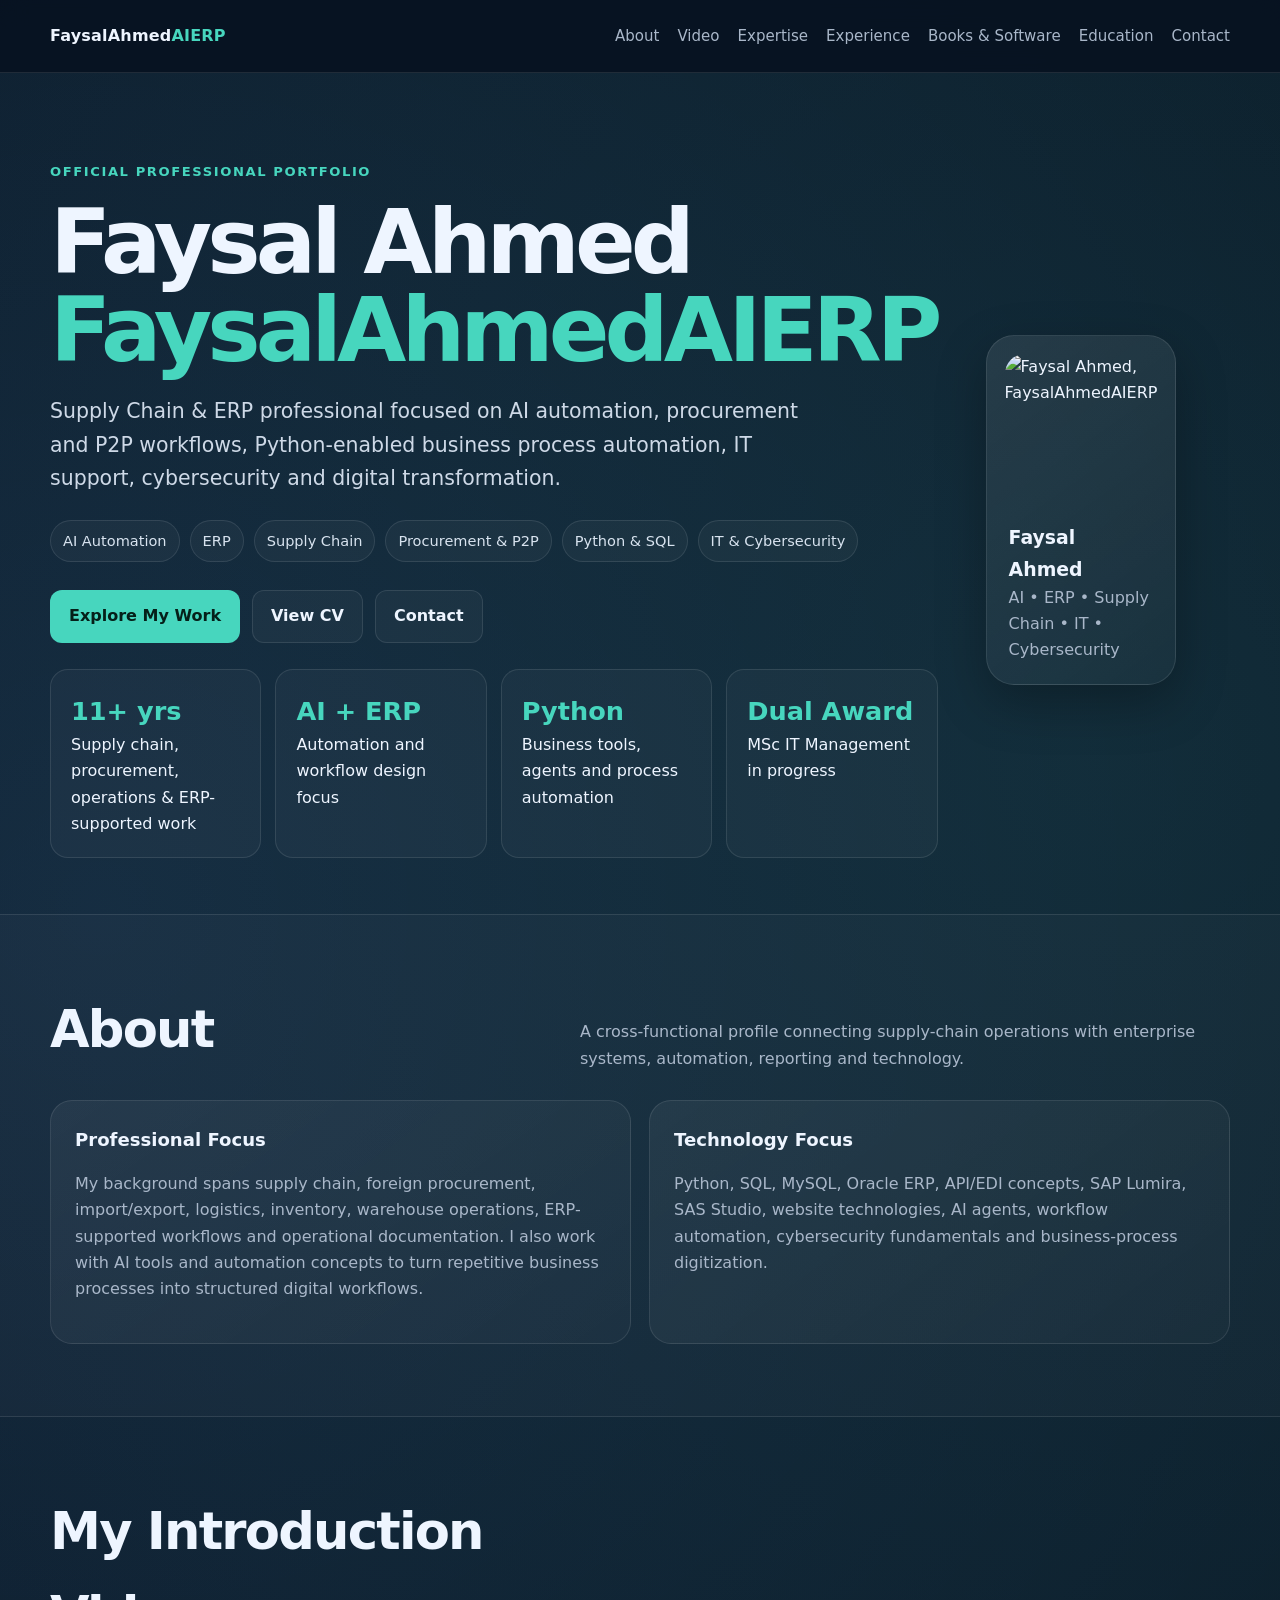
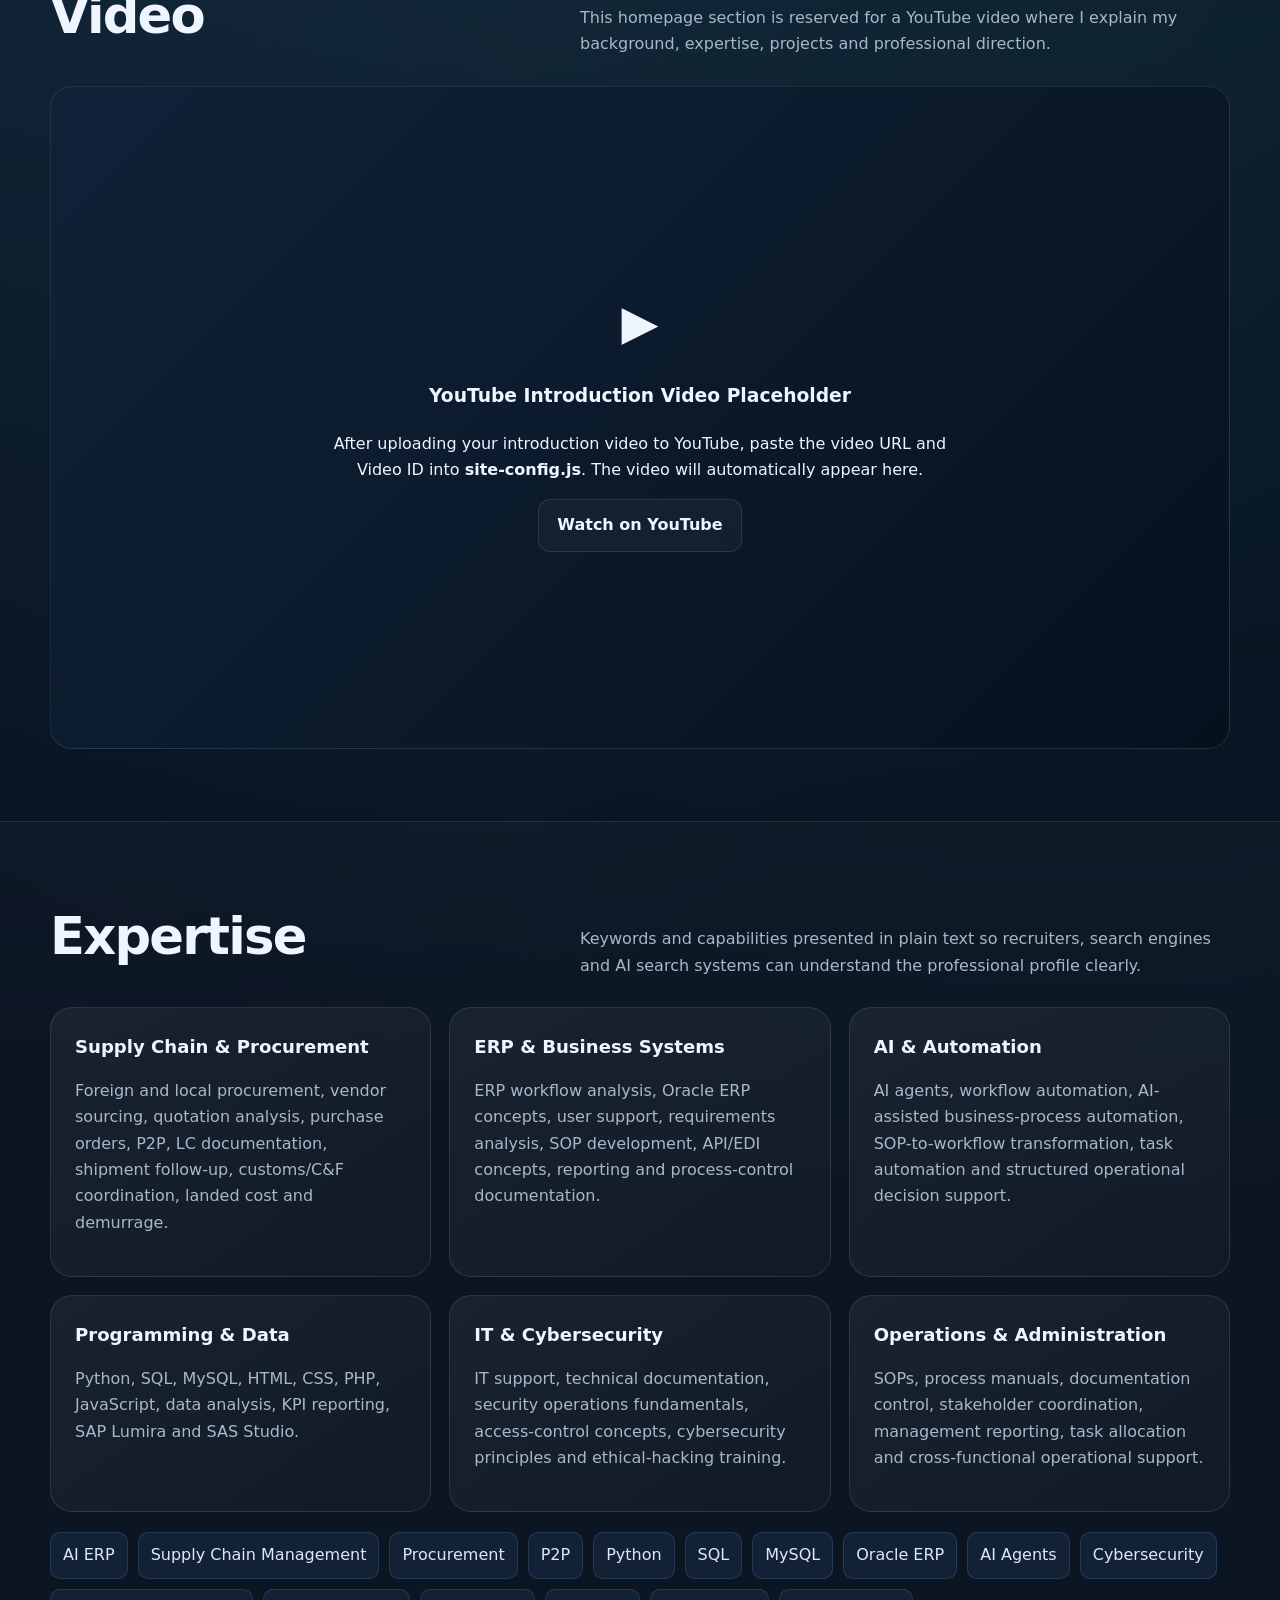
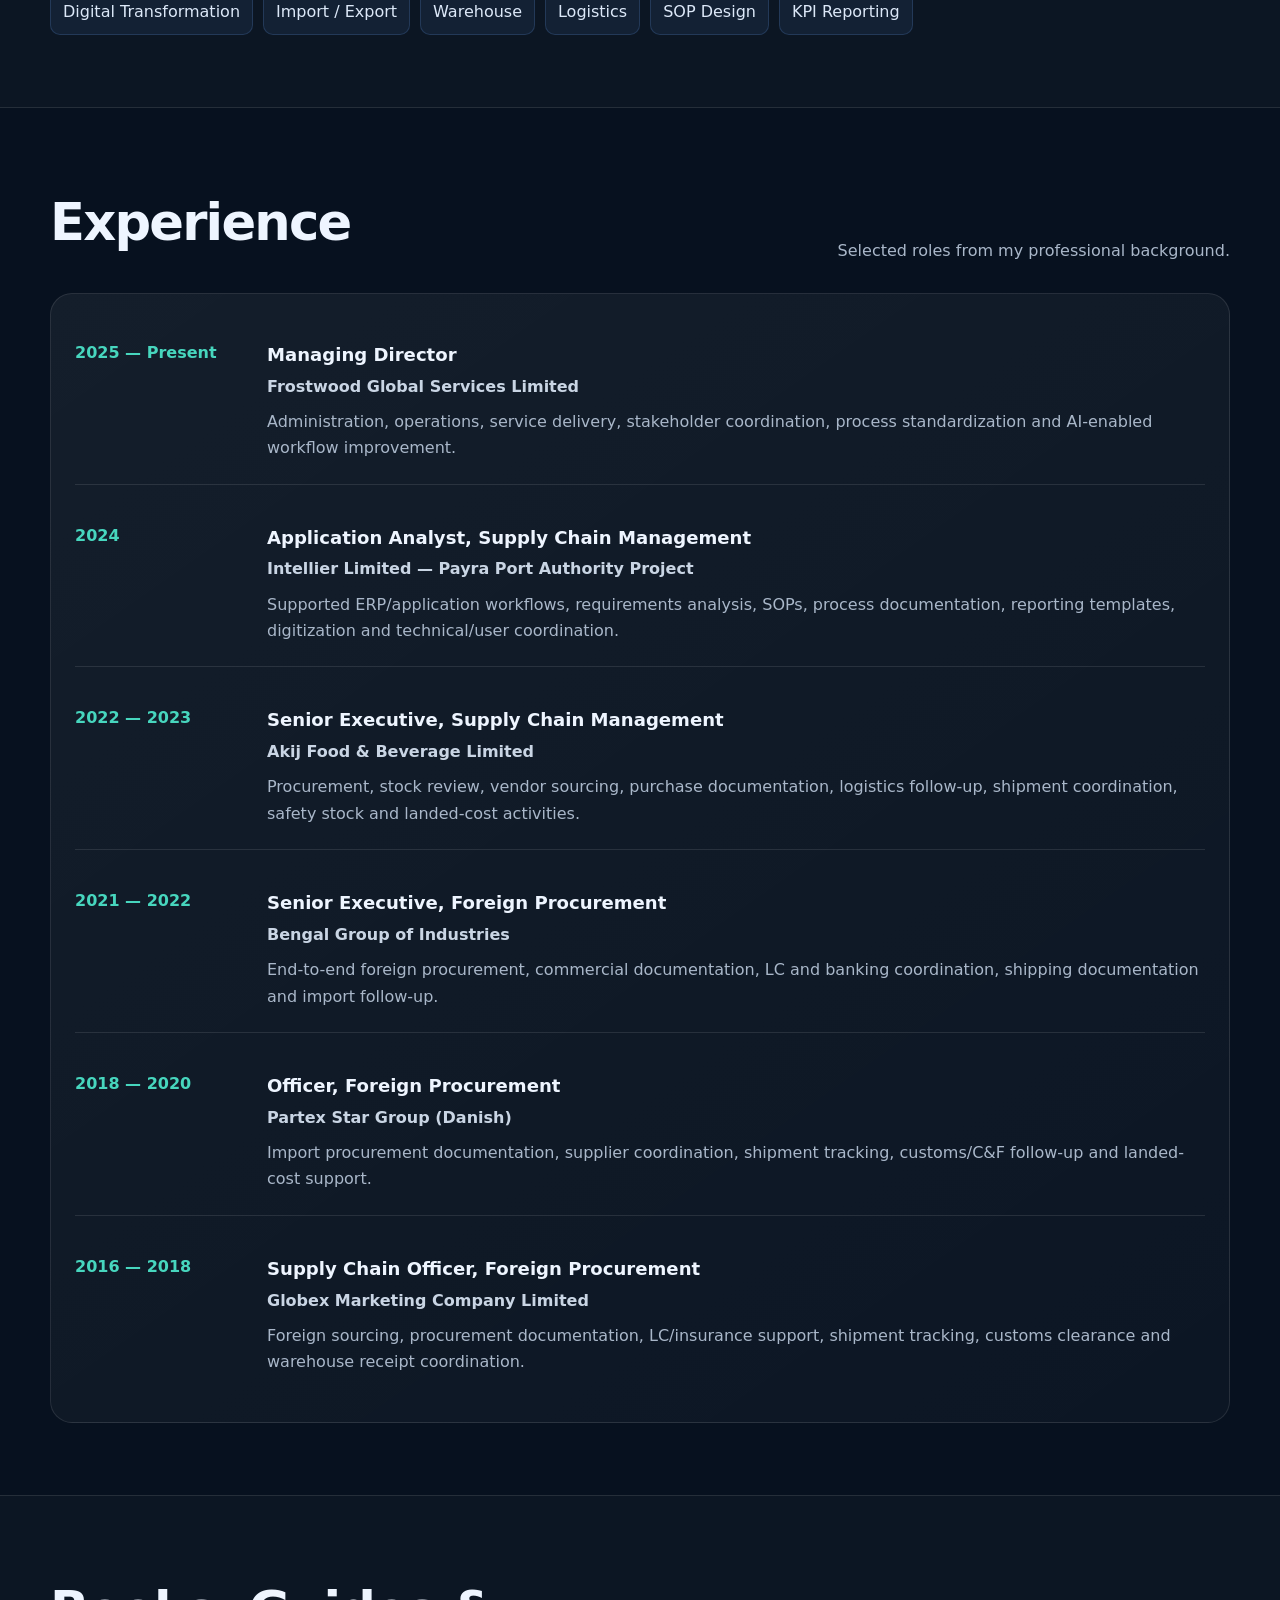
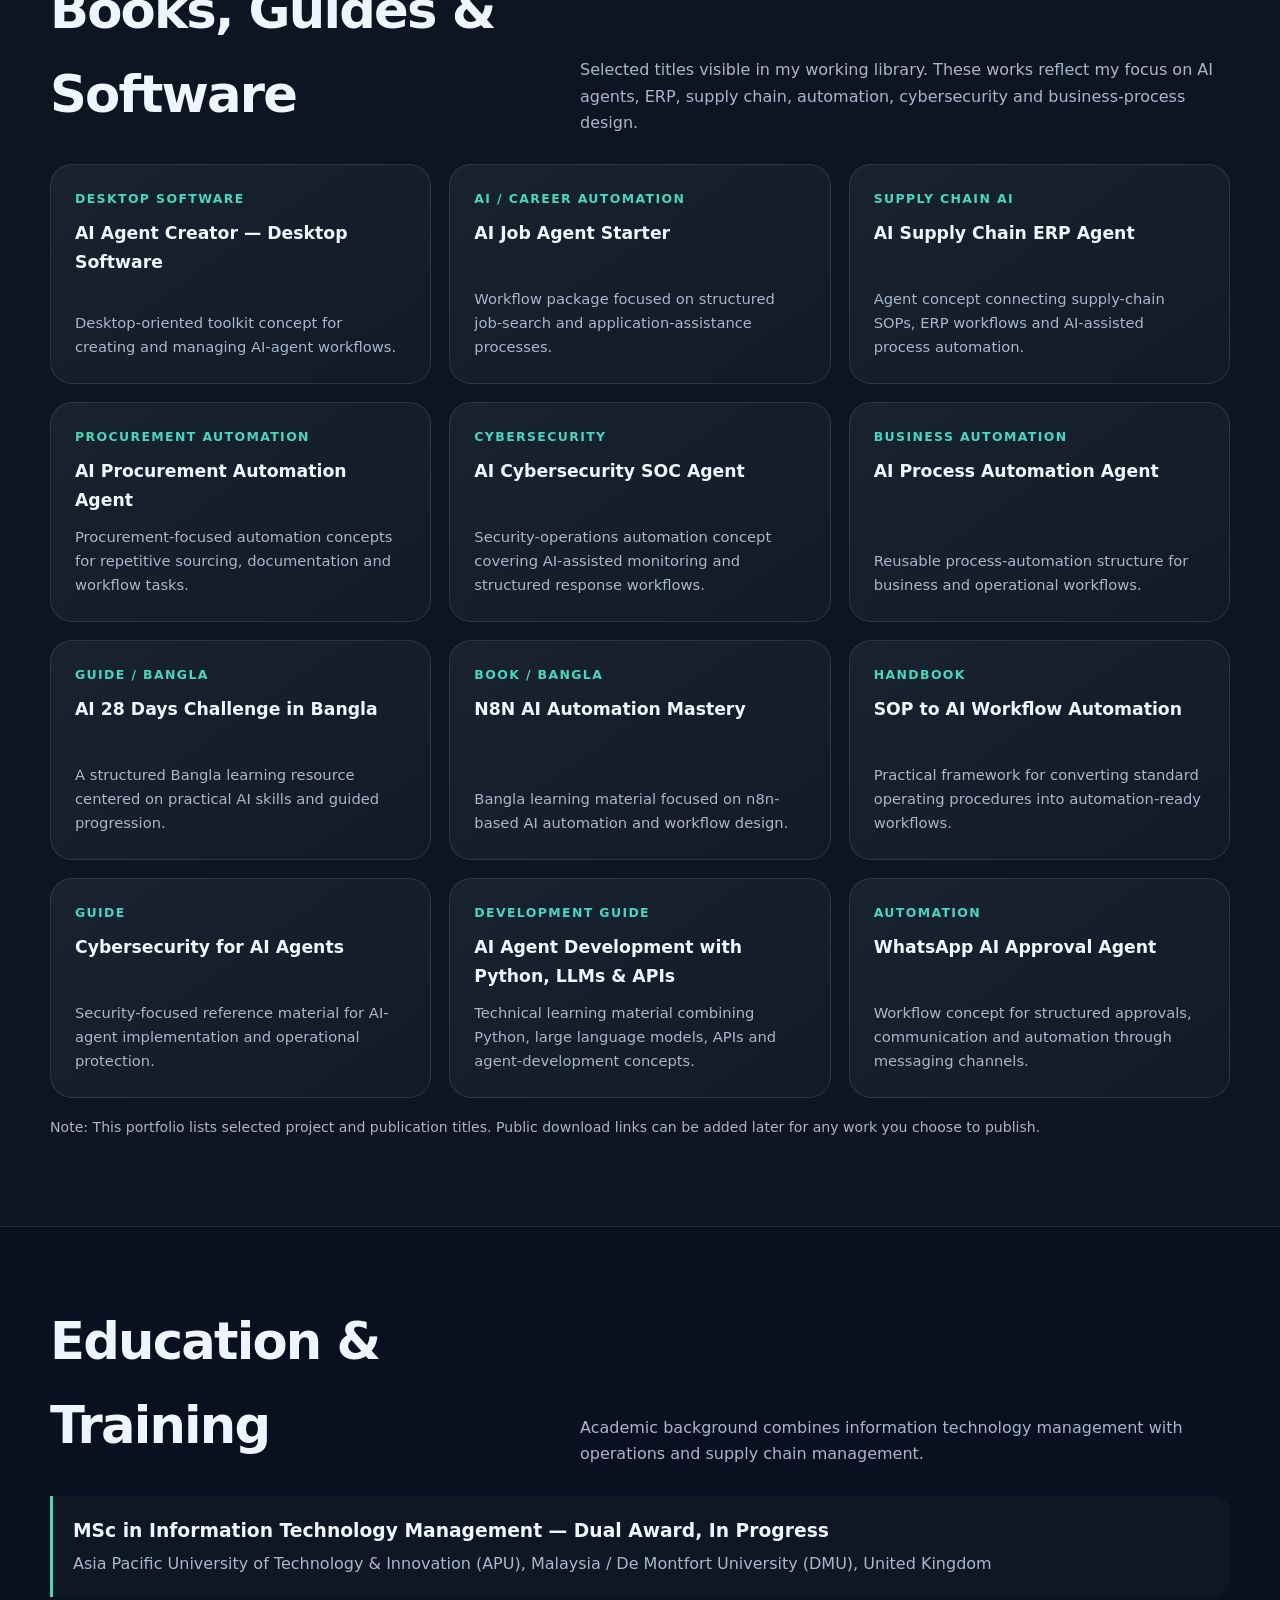
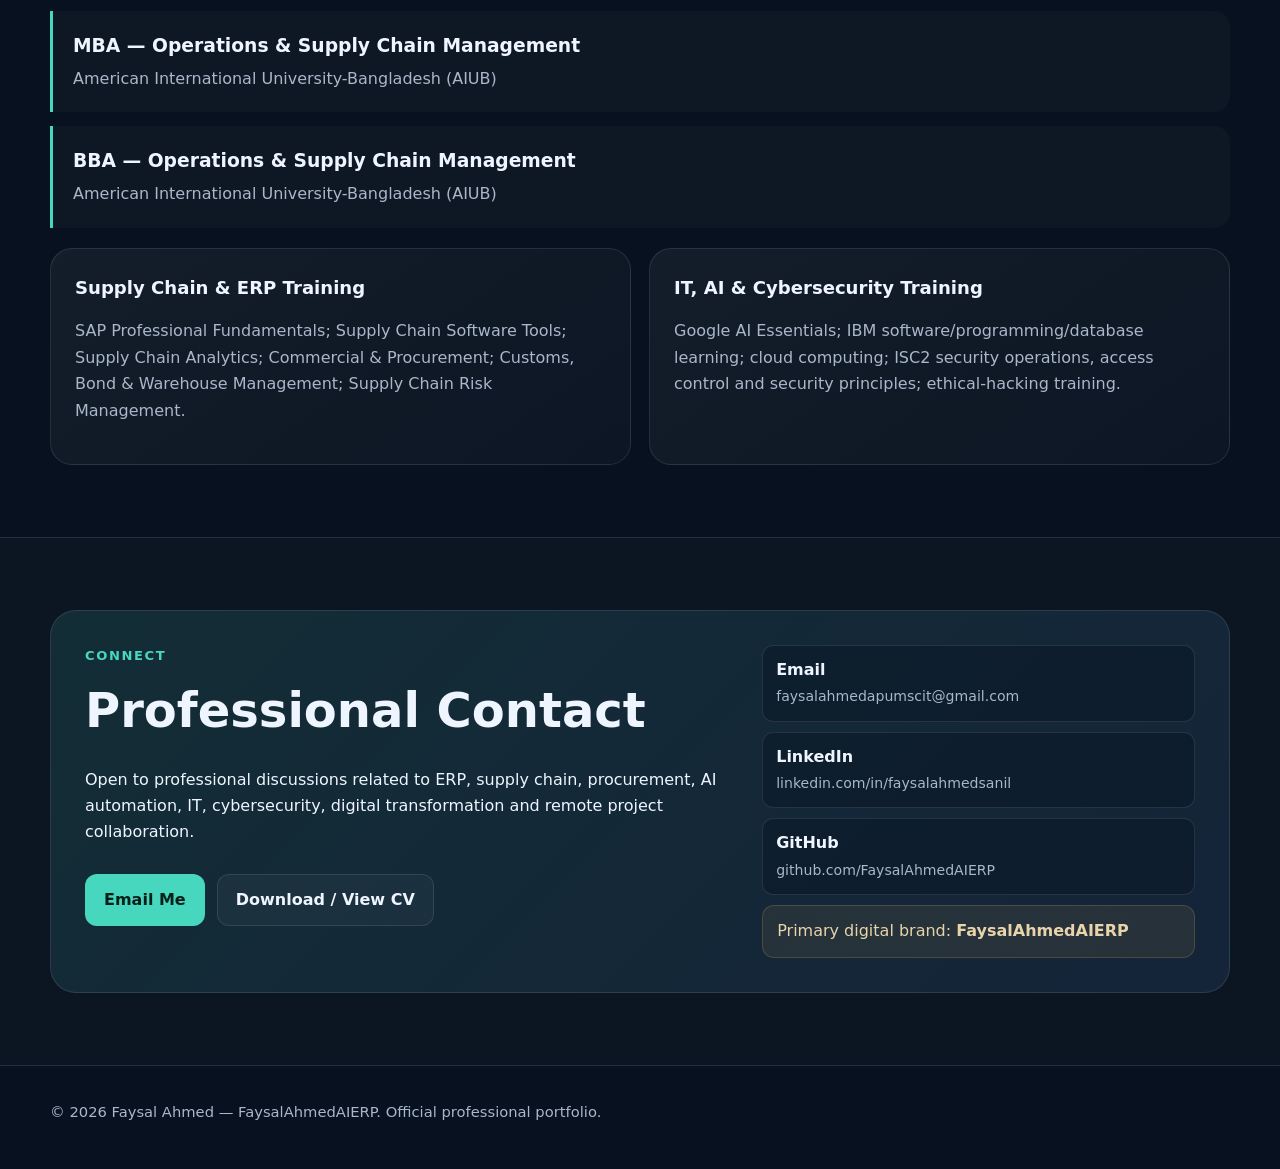
==== index.html @ 6bc2f9cd "Add files via upload" ====
<!doctype html>
<html lang="en">
<head>
  <meta charset="utf-8">
  <meta name="viewport" content="width=device-width, initial-scale=1">
  <title>Faysal Ahmed | FaysalAhmedAIERP — AI, ERP, Supply Chain & Cybersecurity</title>
  <meta name="description" content="Official professional portfolio of Faysal Ahmed (FaysalAhmedAIERP): AI automation, ERP, supply chain, procurement, IT, cybersecurity, Python and digital transformation.">
  <meta name="author" content="Faysal Ahmed">
  <meta name="keywords" content="Faysal Ahmed, FaysalAhmedAIERP, AI ERP, Supply Chain, Procurement, P2P, Python, IT, Cybersecurity, ERP Software, AI Automation, Digital Transformation">
  <meta name="robots" content="index,follow,max-image-preview:large">
  <link rel="canonical" href="https://faysalahmedaierp.com/">
  <link rel="icon" href="assets/favicon.svg" type="image/svg+xml">
  <link rel="manifest" href="manifest.webmanifest">
  <link rel="stylesheet" href="styles.css">
  <meta property="og:type" content="profile">
  <meta property="og:title" content="Faysal Ahmed | FaysalAhmedAIERP">
  <meta property="og:description" content="AI • ERP • Supply Chain • IT • Cybersecurity • Automation">
  <meta property="og:url" content="https://faysalahmedaierp.com/">
  <meta property="og:image" content="https://faysalahmedaierp.com/assets/social-card.png">
  <meta name="twitter:card" content="summary_large_image">
  <meta name="twitter:title" content="Faysal Ahmed | FaysalAhmedAIERP">
  <meta name="twitter:description" content="AI, ERP, Supply Chain, IT, Cybersecurity and Automation professional portfolio.">
  <meta name="twitter:image" content="https://faysalahmedaierp.com/assets/social-card.png">

  <script type="application/ld+json">
  {
    "@context":"https://schema.org",
    "@type":"Person",
    "name":"Faysal Ahmed",
    "alternateName":"FaysalAhmedAIERP",
    "url":"https://faysalahmedaierp.com/",
    "image":"https://faysalahmedaierp.com/assets/faysal-ahmed-profile.jpg",
    "email":"mailto:faysalahmedapumscit@gmail.com",
    "jobTitle":"Application Analyst | Supply Chain | ERP | AI Automation",
    "description":"Professional focused on AI automation, ERP, supply chain, procurement, IT, cybersecurity and digital transformation.",
    "knowsAbout":[
      "Artificial Intelligence","AI Automation","ERP","Supply Chain Management","Procurement",
      "Procure-to-Pay","Python","SQL","MySQL","Cybersecurity","Digital Transformation",
      "Import Export","Logistics","Warehouse Management","SOP Development"
    ],
    "sameAs":[
      "https://www.linkedin.com/in/faysalahmedsanil/",
      "https://github.com/FaysalAhmedAIERP"
    ]
  }
  </script>
</head>
<body>
  <nav class="nav" aria-label="Primary navigation">
    <div class="container nav-wrap">
      <a class="brand" href="#home">FaysalAhmed<span>AIERP</span></a>
      <button class="menu-btn" aria-label="Open menu">Menu</button>
      <div class="nav-links">
        <a href="#about">About</a>
        <a href="#video">Video</a>
        <a href="#expertise">Expertise</a>
        <a href="#experience">Experience</a>
        <a href="#work">Books & Software</a>
        <a href="#education">Education</a>
        <a href="#contact">Contact</a>
      </div>
    </div>
  </nav>

  <main>
    <section class="hero" id="home">
      <div class="container hero-grid">
        <div>
          <div class="eyebrow">Official Professional Portfolio</div>
          <h1>Faysal Ahmed <span>FaysalAhmedAIERP</span></h1>
          <p class="lead">Supply Chain & ERP professional focused on AI automation, procurement and P2P workflows, Python-enabled business process automation, IT support, cybersecurity and digital transformation.</p>
          <div class="hero-tags">
            <span class="tag">AI Automation</span><span class="tag">ERP</span><span class="tag">Supply Chain</span>
            <span class="tag">Procurement & P2P</span><span class="tag">Python & SQL</span><span class="tag">IT & Cybersecurity</span>
          </div>
          <div class="cta-row">
            <a class="btn primary" href="#work">Explore My Work</a>
            <a class="btn secondary" href="assets/Faysal_Ahmed_CV.pdf" target="_blank" rel="noopener">View CV</a>
            <a class="btn secondary" href="#contact">Contact</a>
          </div>
          <div class="stat-row">
            <div class="stat"><b>11+ yrs</b><span>Supply chain, procurement, operations & ERP-supported work</span></div>
            <div class="stat"><b>AI + ERP</b><span>Automation and workflow design focus</span></div>
            <div class="stat"><b>Python</b><span>Business tools, agents and process automation</span></div>
            <div class="stat"><b>Dual Award</b><span>MSc IT Management in progress</span></div>
          </div>
        </div>
        <aside class="profile-card">
          <img src="assets/faysal-ahmed-profile.jpg" alt="Faysal Ahmed, FaysalAhmedAIERP">
          <div class="profile-meta">
            <strong>Faysal Ahmed</strong>
            <span>AI • ERP • Supply Chain • IT • Cybersecurity</span>
          </div>
        </aside>
      </div>
    </section>

    <section class="section alt" id="about">
      <div class="container">
        <div class="section-head">
          <h2>About</h2>
          <p>A cross-functional profile connecting supply-chain operations with enterprise systems, automation, reporting and technology.</p>
        </div>
        <div class="grid grid-2">
          <article class="card">
            <h3>Professional Focus</h3>
            <p>My background spans supply chain, foreign procurement, import/export, logistics, inventory, warehouse operations, ERP-supported workflows and operational documentation. I also work with AI tools and automation concepts to turn repetitive business processes into structured digital workflows.</p>
          </article>
          <article class="card">
            <h3>Technology Focus</h3>
            <p>Python, SQL, MySQL, Oracle ERP, API/EDI concepts, SAP Lumira, SAS Studio, website technologies, AI agents, workflow automation, cybersecurity fundamentals and business-process digitization.</p>
          </article>
        </div>
      </div>
    </section>

    <section class="section" id="video">
      <div class="container">
        <div class="section-head">
          <h2>My Introduction Video</h2>
          <p>This homepage section is reserved for a YouTube video where I explain my background, expertise, projects and professional direction.</p>
        </div>
        <div class="video-wrap">
          <iframe id="introVideo" title="Faysal Ahmed introduction video" allow="accelerometer; autoplay; clipboard-write; encrypted-media; gyroscope; picture-in-picture" allowfullscreen hidden></iframe>
          <div class="video-placeholder" id="videoHolder">
            <div class="video-placeholder-inner">
              <span class="play">▶</span>
              <h3>YouTube Introduction Video Placeholder</h3>
              <p>After uploading your introduction video to YouTube, paste the video URL and Video ID into <strong>site-config.js</strong>. The video will automatically appear here.</p>
              <a id="youtubeLink" class="btn secondary" href="#" target="_blank" rel="noopener" hidden>Watch on YouTube</a>
            </div>
          </div>
        </div>
      </div>
    </section>

    <section class="section alt" id="expertise">
      <div class="container">
        <div class="section-head">
          <h2>Expertise</h2>
          <p>Keywords and capabilities presented in plain text so recruiters, search engines and AI search systems can understand the professional profile clearly.</p>
        </div>
        <div class="grid grid-3">
          <article class="card"><h3>Supply Chain & Procurement</h3><p>Foreign and local procurement, vendor sourcing, quotation analysis, purchase orders, P2P, LC documentation, shipment follow-up, customs/C&F coordination, landed cost and demurrage.</p></article>
          <article class="card"><h3>ERP & Business Systems</h3><p>ERP workflow analysis, Oracle ERP concepts, user support, requirements analysis, SOP development, API/EDI concepts, reporting and process-control documentation.</p></article>
          <article class="card"><h3>AI & Automation</h3><p>AI agents, workflow automation, AI-assisted business-process automation, SOP-to-workflow transformation, task automation and structured operational decision support.</p></article>
          <article class="card"><h3>Programming & Data</h3><p>Python, SQL, MySQL, HTML, CSS, PHP, JavaScript, data analysis, KPI reporting, SAP Lumira and SAS Studio.</p></article>
          <article class="card"><h3>IT & Cybersecurity</h3><p>IT support, technical documentation, security operations fundamentals, access-control concepts, cybersecurity principles and ethical-hacking training.</p></article>
          <article class="card"><h3>Operations & Administration</h3><p>SOPs, process manuals, documentation control, stakeholder coordination, management reporting, task allocation and cross-functional operational support.</p></article>
        </div>
        <div class="skill-cloud" style="margin-top:20px">
          <span>AI ERP</span><span>Supply Chain Management</span><span>Procurement</span><span>P2P</span><span>Python</span><span>SQL</span><span>MySQL</span><span>Oracle ERP</span><span>AI Agents</span><span>Cybersecurity</span><span>Digital Transformation</span><span>Import / Export</span><span>Warehouse</span><span>Logistics</span><span>SOP Design</span><span>KPI Reporting</span>
        </div>
      </div>
    </section>

    <section class="section" id="experience">
      <div class="container">
        <div class="section-head">
          <h2>Experience</h2>
          <p>Selected roles from my professional background.</p>
        </div>
        <div class="card timeline">
          <div class="role">
            <div class="date">2025 — Present</div>
            <div><h3>Managing Director</h3><div class="company">Frostwood Global Services Limited</div><p>Administration, operations, service delivery, stakeholder coordination, process standardization and AI-enabled workflow improvement.</p></div>
          </div>
          <div class="role">
            <div class="date">2024</div>
            <div><h3>Application Analyst, Supply Chain Management</h3><div class="company">Intellier Limited — Payra Port Authority Project</div><p>Supported ERP/application workflows, requirements analysis, SOPs, process documentation, reporting templates, digitization and technical/user coordination.</p></div>
          </div>
          <div class="role">
            <div class="date">2022 — 2023</div>
            <div><h3>Senior Executive, Supply Chain Management</h3><div class="company">Akij Food & Beverage Limited</div><p>Procurement, stock review, vendor sourcing, purchase documentation, logistics follow-up, shipment coordination, safety stock and landed-cost activities.</p></div>
          </div>
          <div class="role">
            <div class="date">2021 — 2022</div>
            <div><h3>Senior Executive, Foreign Procurement</h3><div class="company">Bengal Group of Industries</div><p>End-to-end foreign procurement, commercial documentation, LC and banking coordination, shipping documentation and import follow-up.</p></div>
          </div>
          <div class="role">
            <div class="date">2018 — 2020</div>
            <div><h3>Officer, Foreign Procurement</h3><div class="company">Partex Star Group (Danish)</div><p>Import procurement documentation, supplier coordination, shipment tracking, customs/C&F follow-up and landed-cost support.</p></div>
          </div>
          <div class="role">
            <div class="date">2016 — 2018</div>
            <div><h3>Supply Chain Officer, Foreign Procurement</h3><div class="company">Globex Marketing Company Limited</div><p>Foreign sourcing, procurement documentation, LC/insurance support, shipment tracking, customs clearance and warehouse receipt coordination.</p></div>
          </div>
        </div>
      </div>
    </section>

    <section class="section alt" id="work">
      <div class="container">
        <div class="section-head">
          <h2>Books, Guides & Software</h2>
          <p>Selected titles visible in my working library. These works reflect my focus on AI agents, ERP, supply chain, automation, cybersecurity and business-process design.</p>
        </div>
        <div class="grid grid-3">
          <article class="card work-card"><div class="type">Desktop Software</div><h3>AI Agent Creator — Desktop Software</h3><p>Desktop-oriented toolkit concept for creating and managing AI-agent workflows.</p></article>
          <article class="card work-card"><div class="type">AI / Career Automation</div><h3>AI Job Agent Starter</h3><p>Workflow package focused on structured job-search and application-assistance processes.</p></article>
          <article class="card work-card"><div class="type">Supply Chain AI</div><h3>AI Supply Chain ERP Agent</h3><p>Agent concept connecting supply-chain SOPs, ERP workflows and AI-assisted process automation.</p></article>
          <article class="card work-card"><div class="type">Procurement Automation</div><h3>AI Procurement Automation Agent</h3><p>Procurement-focused automation concepts for repetitive sourcing, documentation and workflow tasks.</p></article>
          <article class="card work-card"><div class="type">Cybersecurity</div><h3>AI Cybersecurity SOC Agent</h3><p>Security-operations automation concept covering AI-assisted monitoring and structured response workflows.</p></article>
          <article class="card work-card"><div class="type">Business Automation</div><h3>AI Process Automation Agent</h3><p>Reusable process-automation structure for business and operational workflows.</p></article>
          <article class="card work-card"><div class="type">Guide / Bangla</div><h3>AI 28 Days Challenge in Bangla</h3><p>A structured Bangla learning resource centered on practical AI skills and guided progression.</p></article>
          <article class="card work-card"><div class="type">Book / Bangla</div><h3>N8N AI Automation Mastery</h3><p>Bangla learning material focused on n8n-based AI automation and workflow design.</p></article>
          <article class="card work-card"><div class="type">Handbook</div><h3>SOP to AI Workflow Automation</h3><p>Practical framework for converting standard operating procedures into automation-ready workflows.</p></article>
          <article class="card work-card"><div class="type">Guide</div><h3>Cybersecurity for AI Agents</h3><p>Security-focused reference material for AI-agent implementation and operational protection.</p></article>
          <article class="card work-card"><div class="type">Development Guide</div><h3>AI Agent Development with Python, LLMs & APIs</h3><p>Technical learning material combining Python, large language models, APIs and agent-development concepts.</p></article>
          <article class="card work-card"><div class="type">Automation</div><h3>WhatsApp AI Approval Agent</h3><p>Workflow concept for structured approvals, communication and automation through messaging channels.</p></article>
        </div>
        <p class="small" style="margin-top:18px">Note: This portfolio lists selected project and publication titles. Public download links can be added later for any work you choose to publish.</p>
      </div>
    </section>

    <section class="section" id="education">
      <div class="container">
        <div class="section-head">
          <h2>Education & Training</h2>
          <p>Academic background combines information technology management with operations and supply chain management.</p>
        </div>
        <div class="edu">
          <div class="edu-item"><h3>MSc in Information Technology Management — Dual Award, In Progress</h3><p>Asia Pacific University of Technology & Innovation (APU), Malaysia / De Montfort University (DMU), United Kingdom</p></div>
          <div class="edu-item"><h3>MBA — Operations & Supply Chain Management</h3><p>American International University-Bangladesh (AIUB)</p></div>
          <div class="edu-item"><h3>BBA — Operations & Supply Chain Management</h3><p>American International University-Bangladesh (AIUB)</p></div>
        </div>
        <div class="grid grid-2" style="margin-top:20px">
          <article class="card"><h3>Supply Chain & ERP Training</h3><p>SAP Professional Fundamentals; Supply Chain Software Tools; Supply Chain Analytics; Commercial & Procurement; Customs, Bond & Warehouse Management; Supply Chain Risk Management.</p></article>
          <article class="card"><h3>IT, AI & Cybersecurity Training</h3><p>Google AI Essentials; IBM software/programming/database learning; cloud computing; ISC2 security operations, access control and security principles; ethical-hacking training.</p></article>
        </div>
      </div>
    </section>

    <section class="section alt" id="contact">
      <div class="container">
        <div class="contact-box">
          <div>
            <div class="eyebrow">Connect</div>
            <h2 style="margin:.3rem 0 .7rem;font-size:clamp(2rem,4vw,3rem)">Professional Contact</h2>
            <p>Open to professional discussions related to ERP, supply chain, procurement, AI automation, IT, cybersecurity, digital transformation and remote project collaboration.</p>
            <div class="cta-row">
              <a class="btn primary" href="mailto:faysalahmedapumscit@gmail.com">Email Me</a>
              <a class="btn secondary" href="assets/Faysal_Ahmed_CV.pdf" target="_blank" rel="noopener">Download / View CV</a>
            </div>
          </div>
          <div class="contact-links">
            <a href="mailto:faysalahmedapumscit@gmail.com"><strong>Email</strong><br><span class="small">faysalahmedapumscit@gmail.com</span></a>
            <a href="https://www.linkedin.com/in/faysalahmedsanil/" target="_blank" rel="noopener"><strong>LinkedIn</strong><br><span class="small">linkedin.com/in/faysalahmedsanil</span></a>
            <a href="https://github.com/FaysalAhmedAIERP" target="_blank" rel="noopener"><strong>GitHub</strong><br><span class="small">github.com/FaysalAhmedAIERP</span></a>
            <div class="notice">Primary digital brand: <strong>FaysalAhmedAIERP</strong></div>
          </div>
        </div>
      </div>
    </section>
  </main>

  <footer>
    <div class="container">© <span id="year"></span> Faysal Ahmed — FaysalAhmedAIERP. Official professional portfolio.</div>
  </footer>

  <script src="site-config.js"></script>
  <script src="script.js"></script>
</body>
</html>
---- styles.css ----
:root{
  --bg:#07111f;
  --bg-soft:#0d1b2c;
  --card:#102238;
  --card-2:#0b1929;
  --text:#eef5ff;
  --muted:#a9b7c9;
  --accent:#47d6be;
  --accent-2:#69a7ff;
  --line:rgba(255,255,255,.10);
  --shadow:0 18px 50px rgba(0,0,0,.28);
  --radius:22px;
  --max:1180px;
}
*{box-sizing:border-box}
html{scroll-behavior:smooth}
body{
  margin:0;
  font-family:Inter,ui-sans-serif,system-ui,-apple-system,BlinkMacSystemFont,"Segoe UI",sans-serif;
  background:
    radial-gradient(circle at 85% 10%, rgba(71,214,190,.11), transparent 30%),
    radial-gradient(circle at 8% 12%, rgba(105,167,255,.12), transparent 26%),
    var(--bg);
  color:var(--text);
  line-height:1.65;
}
a{color:inherit;text-decoration:none}
img{max-width:100%;display:block}
.container{width:min(var(--max),calc(100% - 36px));margin:auto}
.nav{
  position:sticky;top:0;z-index:50;
  backdrop-filter:blur(14px);
  background:rgba(7,17,31,.82);
  border-bottom:1px solid var(--line);
}
.nav-wrap{display:flex;align-items:center;justify-content:space-between;min-height:72px;gap:20px}
.brand{font-weight:800;letter-spacing:.2px}
.brand span{color:var(--accent)}
.nav-links{display:flex;align-items:center;gap:18px;font-size:.94rem}
.nav-links a{color:var(--muted)}
.nav-links a:hover{color:var(--text)}
.menu-btn{display:none;background:none;border:1px solid var(--line);color:var(--text);border-radius:10px;padding:8px 11px}
.hero{padding:88px 0 56px}
.hero-grid{display:grid;grid-template-columns:1.3fr .7fr;align-items:center;gap:48px}
.eyebrow{color:var(--accent);font-weight:800;letter-spacing:.12em;text-transform:uppercase;font-size:.82rem}
h1{font-size:clamp(2.65rem,7vw,5.8rem);line-height:.98;margin:.18em 0 .22em;letter-spacing:-.055em}
h1 span{display:block;color:var(--accent)}
.lead{font-size:clamp(1.05rem,2vw,1.28rem);color:#ced9e7;max-width:780px}
.hero-tags{display:flex;flex-wrap:wrap;gap:10px;margin:24px 0}
.tag{border:1px solid var(--line);background:rgba(255,255,255,.035);padding:8px 12px;border-radius:999px;color:#d8e3ef;font-size:.91rem}
.cta-row{display:flex;flex-wrap:wrap;gap:12px;margin-top:28px}
.btn{display:inline-flex;align-items:center;justify-content:center;gap:8px;padding:12px 18px;border-radius:12px;font-weight:750;border:1px solid var(--line)}
.btn.primary{background:var(--accent);color:#052019;border-color:transparent}
.btn.secondary{background:rgba(255,255,255,.035)}
.profile-card{
  padding:18px;background:linear-gradient(145deg,rgba(255,255,255,.09),rgba(255,255,255,.03));
  border:1px solid var(--line);border-radius:28px;box-shadow:var(--shadow)
}
.profile-card img{border-radius:20px;width:100%;aspect-ratio:1/1;object-fit:cover}
.profile-meta{padding:16px 4px 2px}
.profile-meta strong{display:block;font-size:1.18rem}
.profile-meta span{color:var(--muted)}
.section{padding:72px 0}
.section.alt{background:rgba(255,255,255,.018);border-top:1px solid var(--line);border-bottom:1px solid var(--line)}
.section-head{display:flex;align-items:end;justify-content:space-between;gap:24px;margin-bottom:28px}
.section-head h2{font-size:clamp(2rem,4vw,3.25rem);letter-spacing:-.035em;margin:0}
.section-head p{color:var(--muted);max-width:650px;margin:0}
.grid{display:grid;gap:18px}
.grid-2{grid-template-columns:repeat(2,minmax(0,1fr))}
.grid-3{grid-template-columns:repeat(3,minmax(0,1fr))}
.card{background:linear-gradient(145deg,rgba(255,255,255,.055),rgba(255,255,255,.022));border:1px solid var(--line);border-radius:var(--radius);padding:24px}
.card h3{margin:0 0 8px;font-size:1.13rem}
.card p,.card li{color:var(--muted)}
.card ul{padding-left:18px;margin-bottom:0}
.stat-row{display:grid;grid-template-columns:repeat(4,1fr);gap:14px;margin-top:26px}
.stat{padding:20px;border-radius:18px;border:1px solid var(--line);background:rgba(255,255,255,.03)}
.stat b{display:block;font-size:1.6rem;color:var(--accent)}
.video-wrap{position:relative;aspect-ratio:16/9;border-radius:22px;overflow:hidden;border:1px solid var(--line);background:linear-gradient(135deg,#102238,#06111e)}
.video-wrap iframe{width:100%;height:100%;border:0}
.video-placeholder{position:absolute;inset:0;display:flex;align-items:center;justify-content:center;text-align:center;padding:38px}
.video-placeholder-inner{max-width:650px}
.video-placeholder .play{font-size:3rem;display:block;margin-bottom:8px}
.timeline{display:grid;gap:16px}
.role{display:grid;grid-template-columns:170px 1fr;gap:22px;padding:22px 0;border-bottom:1px solid var(--line)}
.role:last-child{border-bottom:0}
.role .date{color:var(--accent);font-weight:800}
.role h3{margin:0 0 4px}
.role .company{color:#c9d5e4;font-weight:650}
.role p{color:var(--muted);margin:.55rem 0 0}
.work-card{display:flex;flex-direction:column;min-height:220px}
.work-card .type{color:var(--accent);font-size:.78rem;font-weight:850;letter-spacing:.11em;text-transform:uppercase}
.work-card h3{font-size:1.08rem;margin:9px 0}
.work-card p{margin:auto 0 0;color:var(--muted);font-size:.92rem}
.skill-cloud{display:flex;flex-wrap:wrap;gap:10px}
.skill-cloud span{padding:9px 12px;border-radius:10px;background:rgba(105,167,255,.08);border:1px solid rgba(105,167,255,.18);color:#dce8f8}
.edu{display:grid;gap:14px}
.edu-item{padding:20px;border-left:3px solid var(--accent);background:rgba(255,255,255,.028);border-radius:0 16px 16px 0}
.edu-item h3{margin:0 0 4px}
.edu-item p{margin:0;color:var(--muted)}
.contact-box{display:grid;grid-template-columns:1.2fr .8fr;gap:28px;padding:34px;border-radius:26px;background:linear-gradient(135deg,rgba(71,214,190,.12),rgba(105,167,255,.10));border:1px solid var(--line)}
.contact-links{display:grid;gap:10px}
.contact-links a{padding:11px 13px;border:1px solid var(--line);border-radius:11px;background:rgba(7,17,31,.42)}
footer{padding:34px 0 45px;color:var(--muted);font-size:.92rem}
.small{font-size:.88rem;color:var(--muted)}
.notice{padding:12px 14px;border-radius:12px;background:rgba(255,190,80,.08);border:1px solid rgba(255,190,80,.18);color:#e8d4ab}
@media(max-width:900px){
  .hero-grid,.contact-box{grid-template-columns:1fr}
  .profile-card{max-width:420px}
  .grid-3{grid-template-columns:repeat(2,1fr)}
  .stat-row{grid-template-columns:repeat(2,1fr)}
}
@media(max-width:700px){
  .nav-links{display:none;position:absolute;top:72px;left:0;right:0;padding:16px 18px 22px;background:#081321;border-bottom:1px solid var(--line);flex-direction:column;align-items:flex-start}
  .nav-links.open{display:flex}
  .menu-btn{display:block}
  .grid-2,.grid-3{grid-template-columns:1fr}
  .role{grid-template-columns:1fr;gap:5px}
  .section{padding:56px 0}
  .hero{padding-top:60px}
}
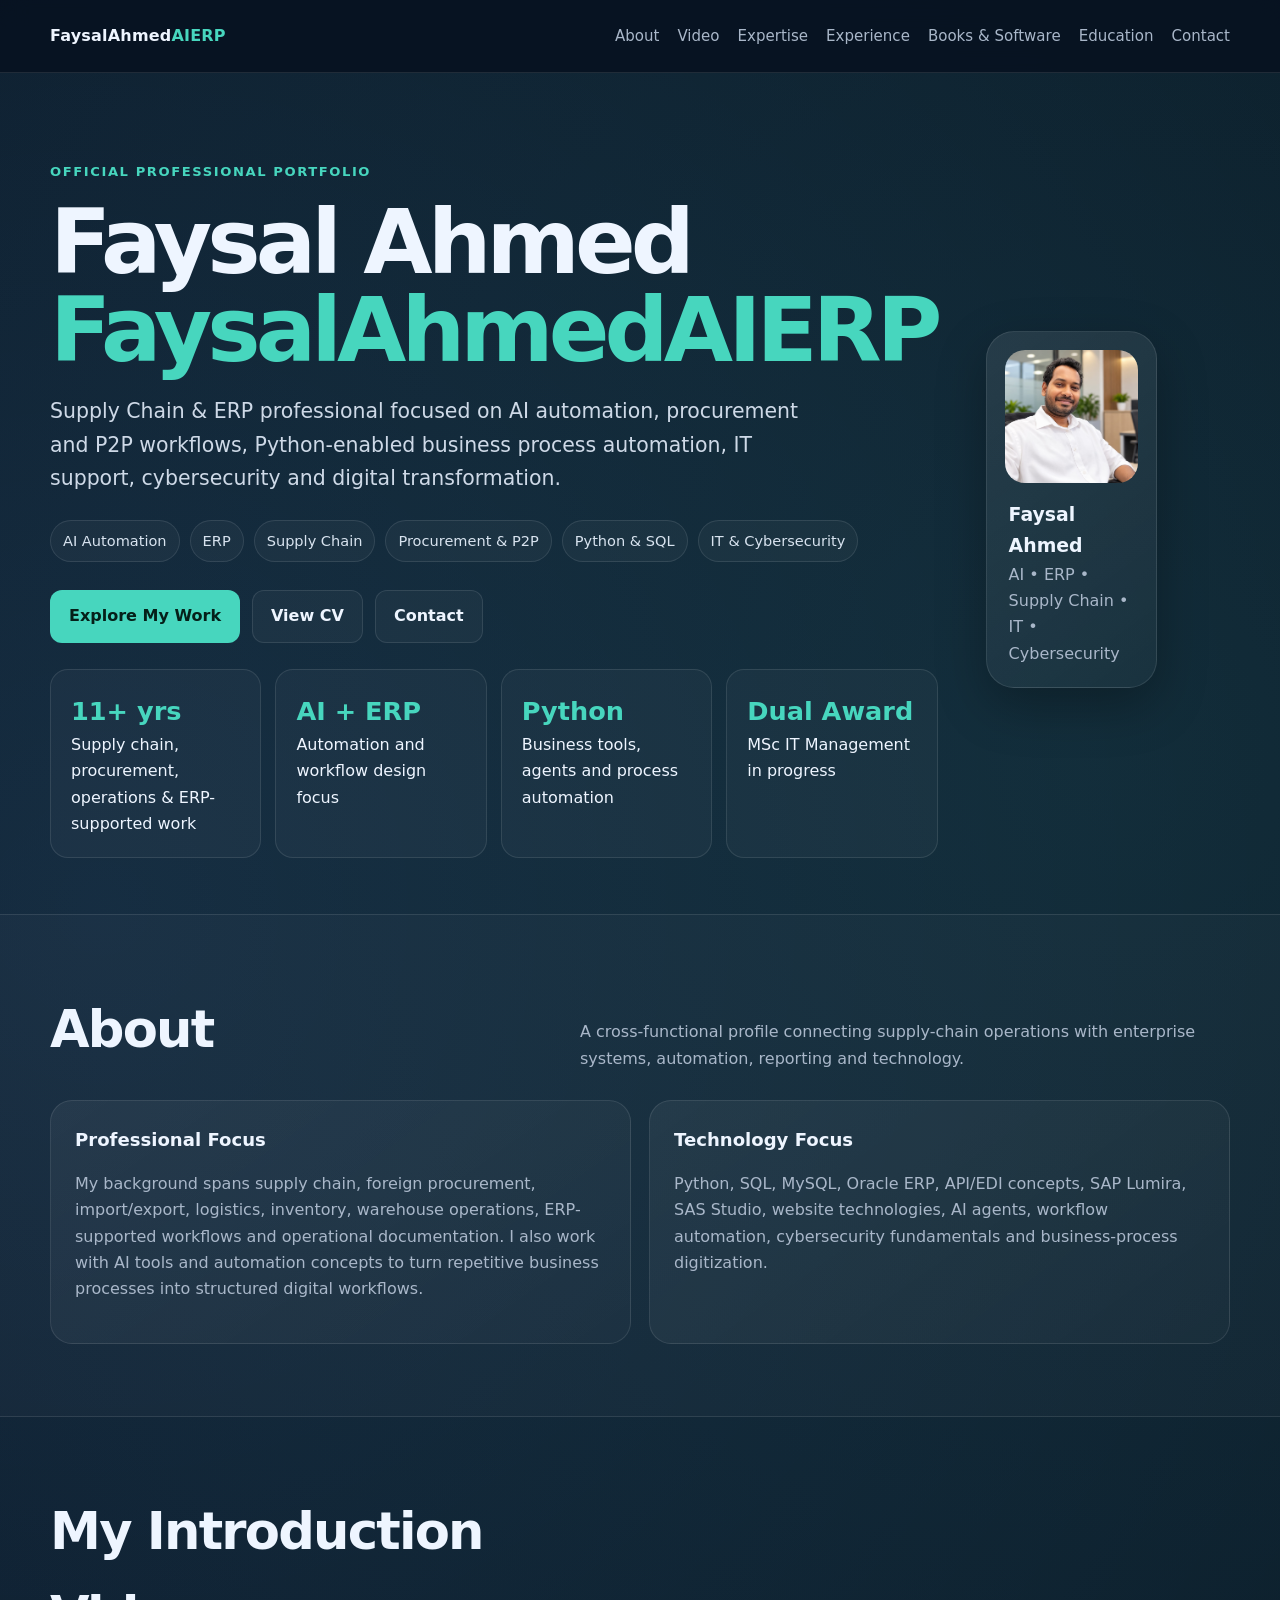
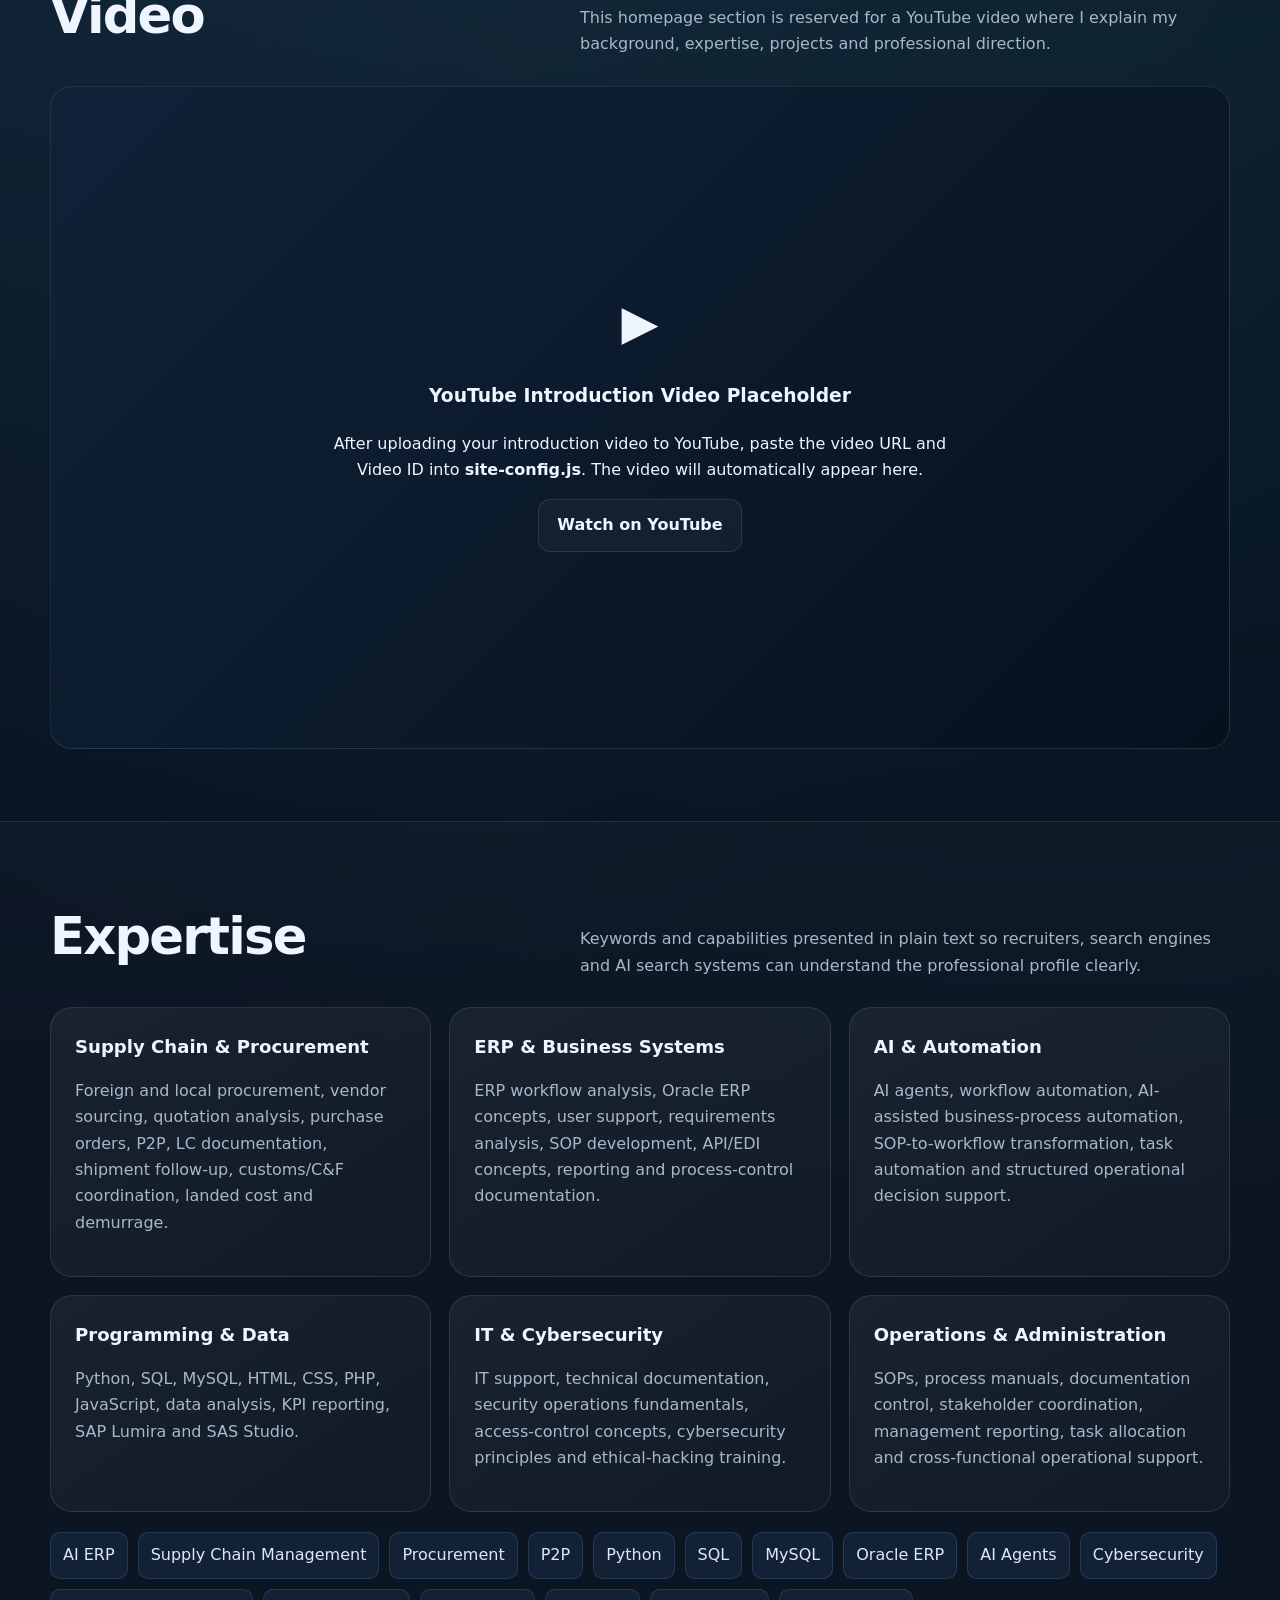
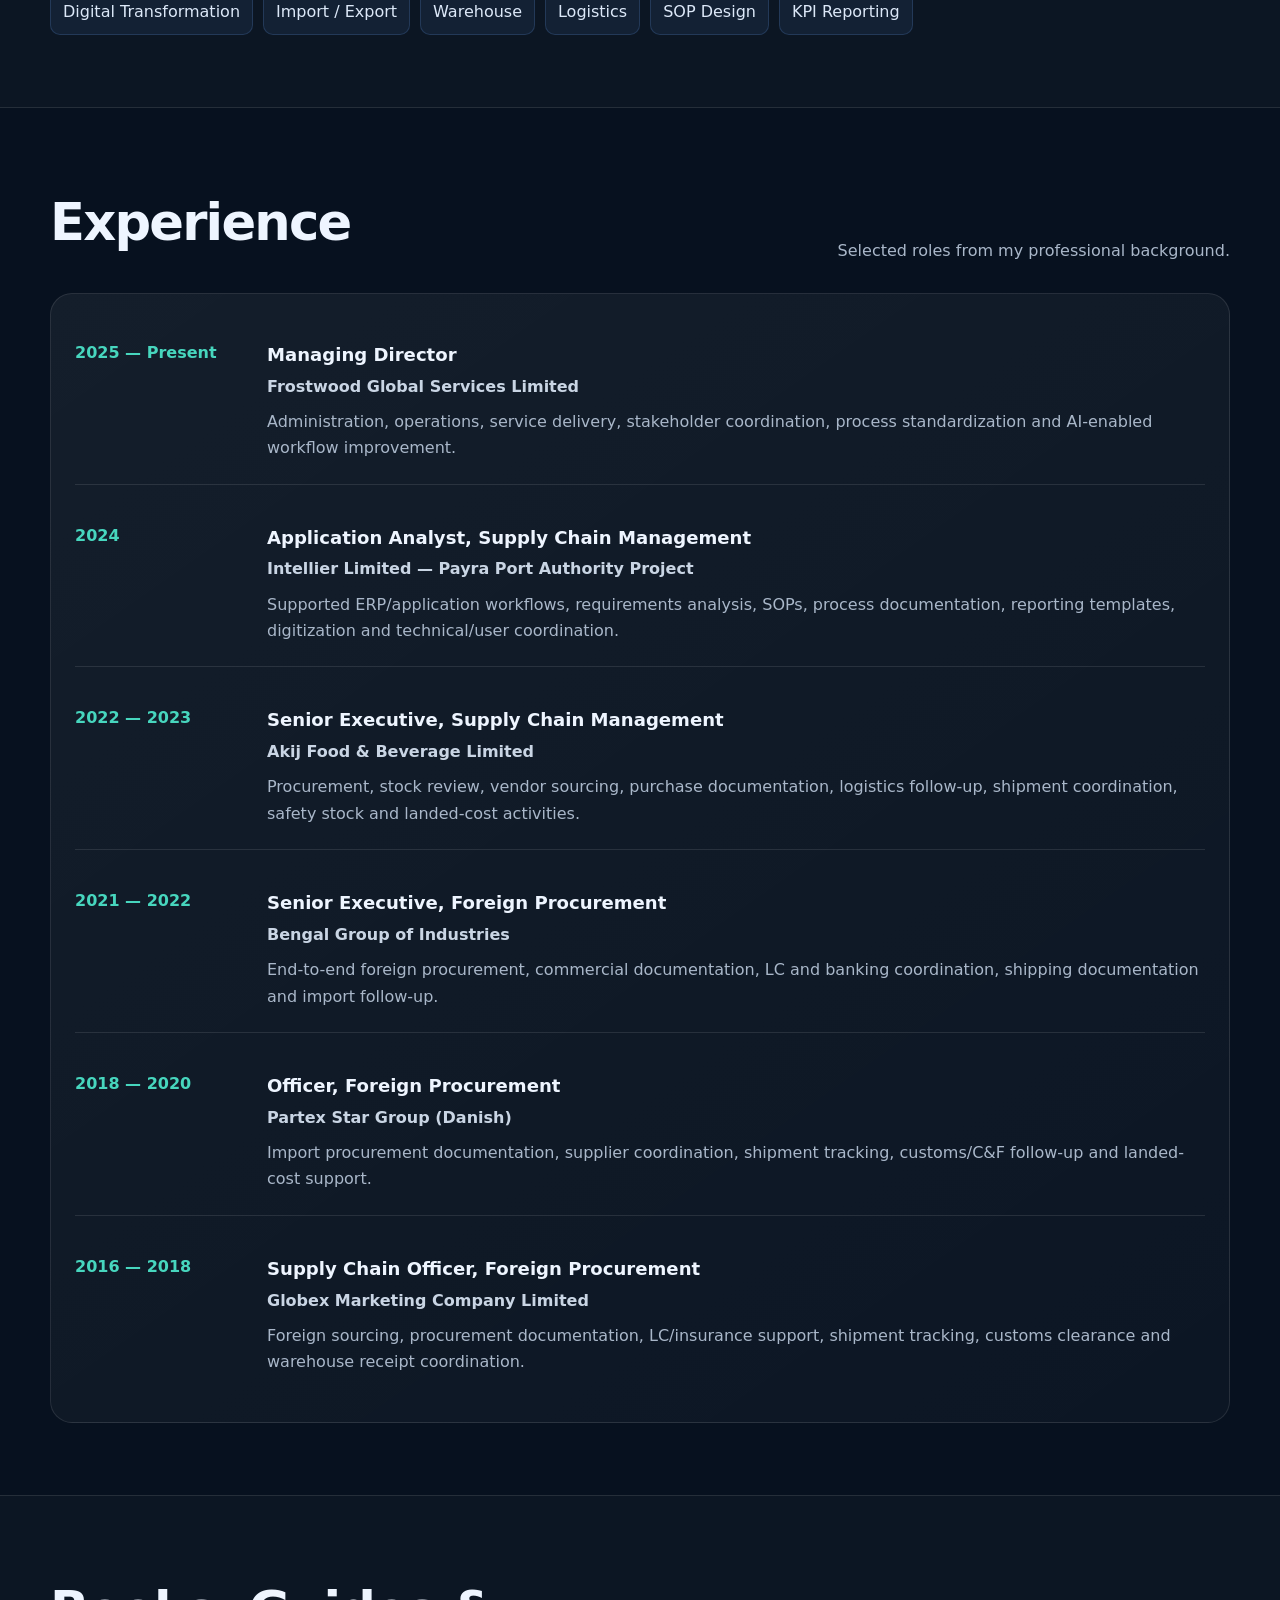
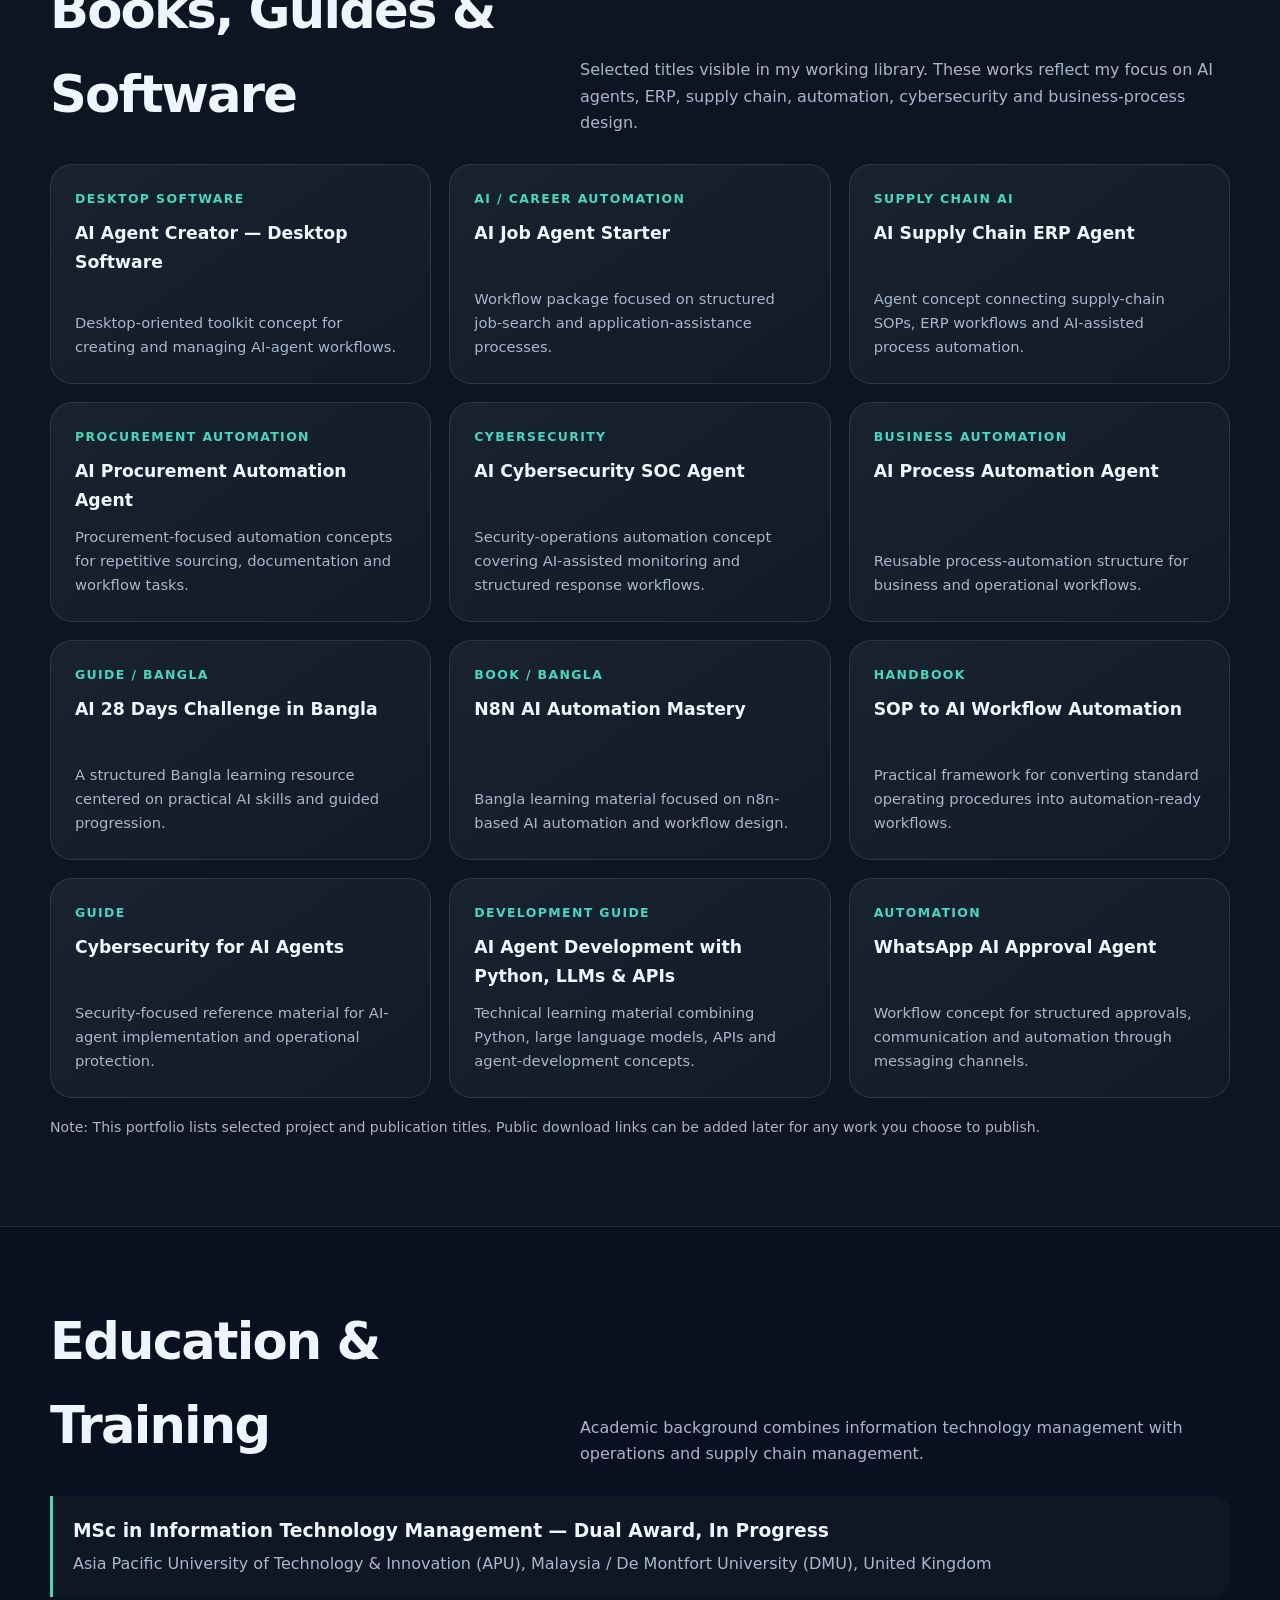
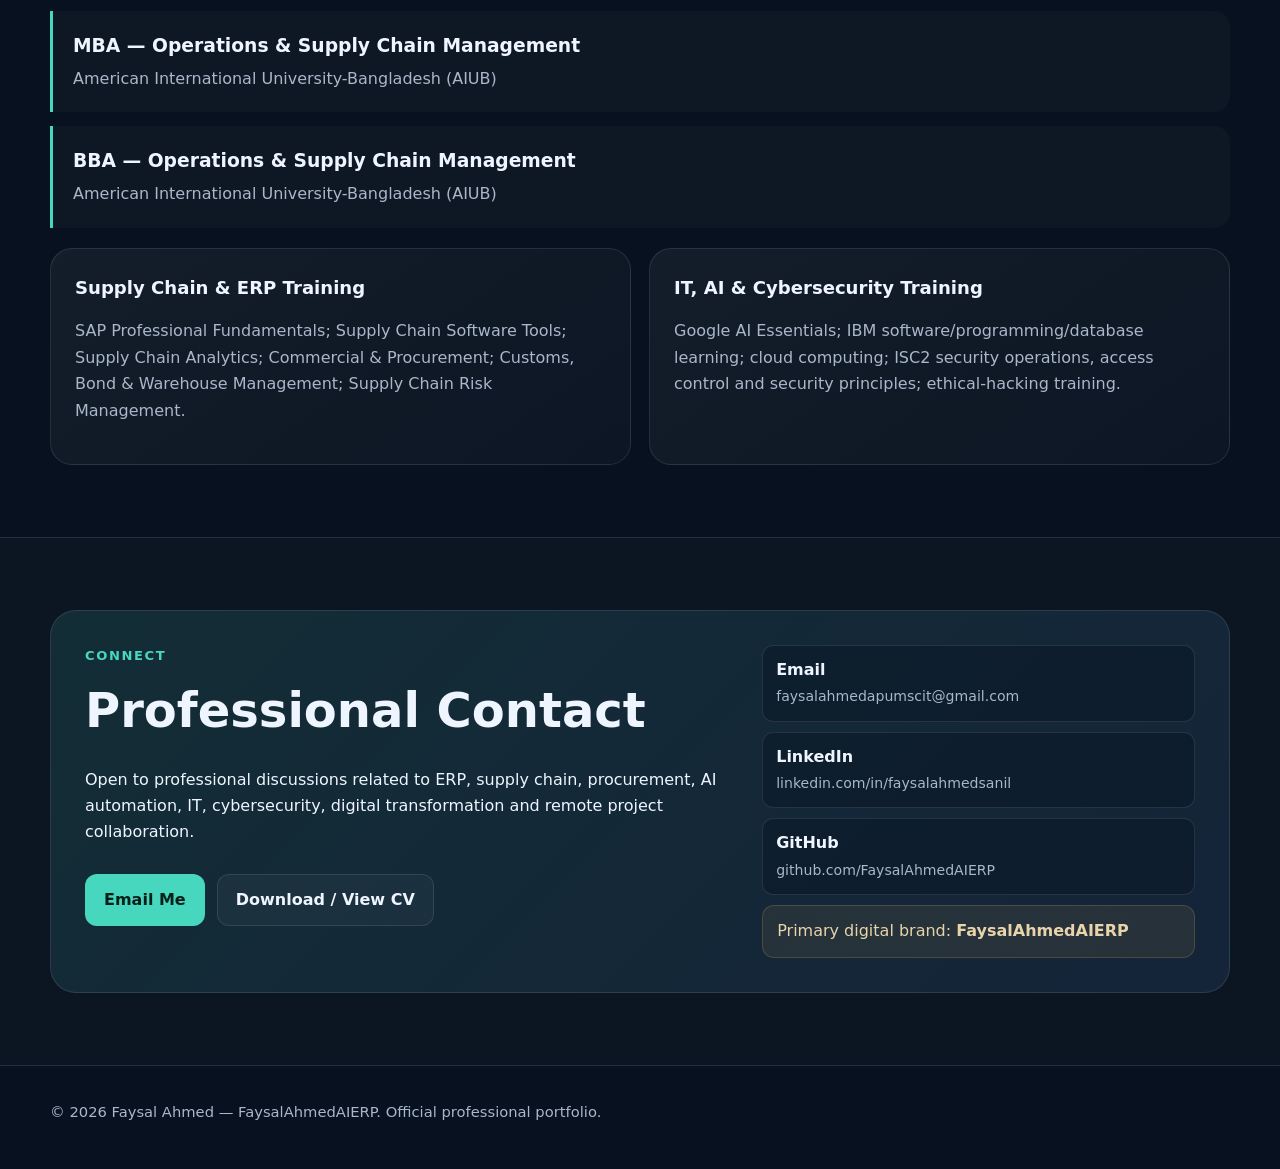
==== commit 59f7a1e7: "Update index.html" ====
--- a/index.html
+++ b/index.html
@@ -86,7 +86,7 @@
           </div>
         </div>
         <aside class="profile-card">
-          <img src="assets/faysal-ahmed-profile.jpg" alt="Faysal Ahmed, FaysalAhmedAIERP">
+          <img src="faysal-ahmed-profile.jpg" alt="Faysal Ahmed, FaysalAhmedAIERP">
           <div class="profile-meta">
             <strong>Faysal Ahmed</strong>
             <span>AI • ERP • Supply Chain • IT • Cybersecurity</span>
